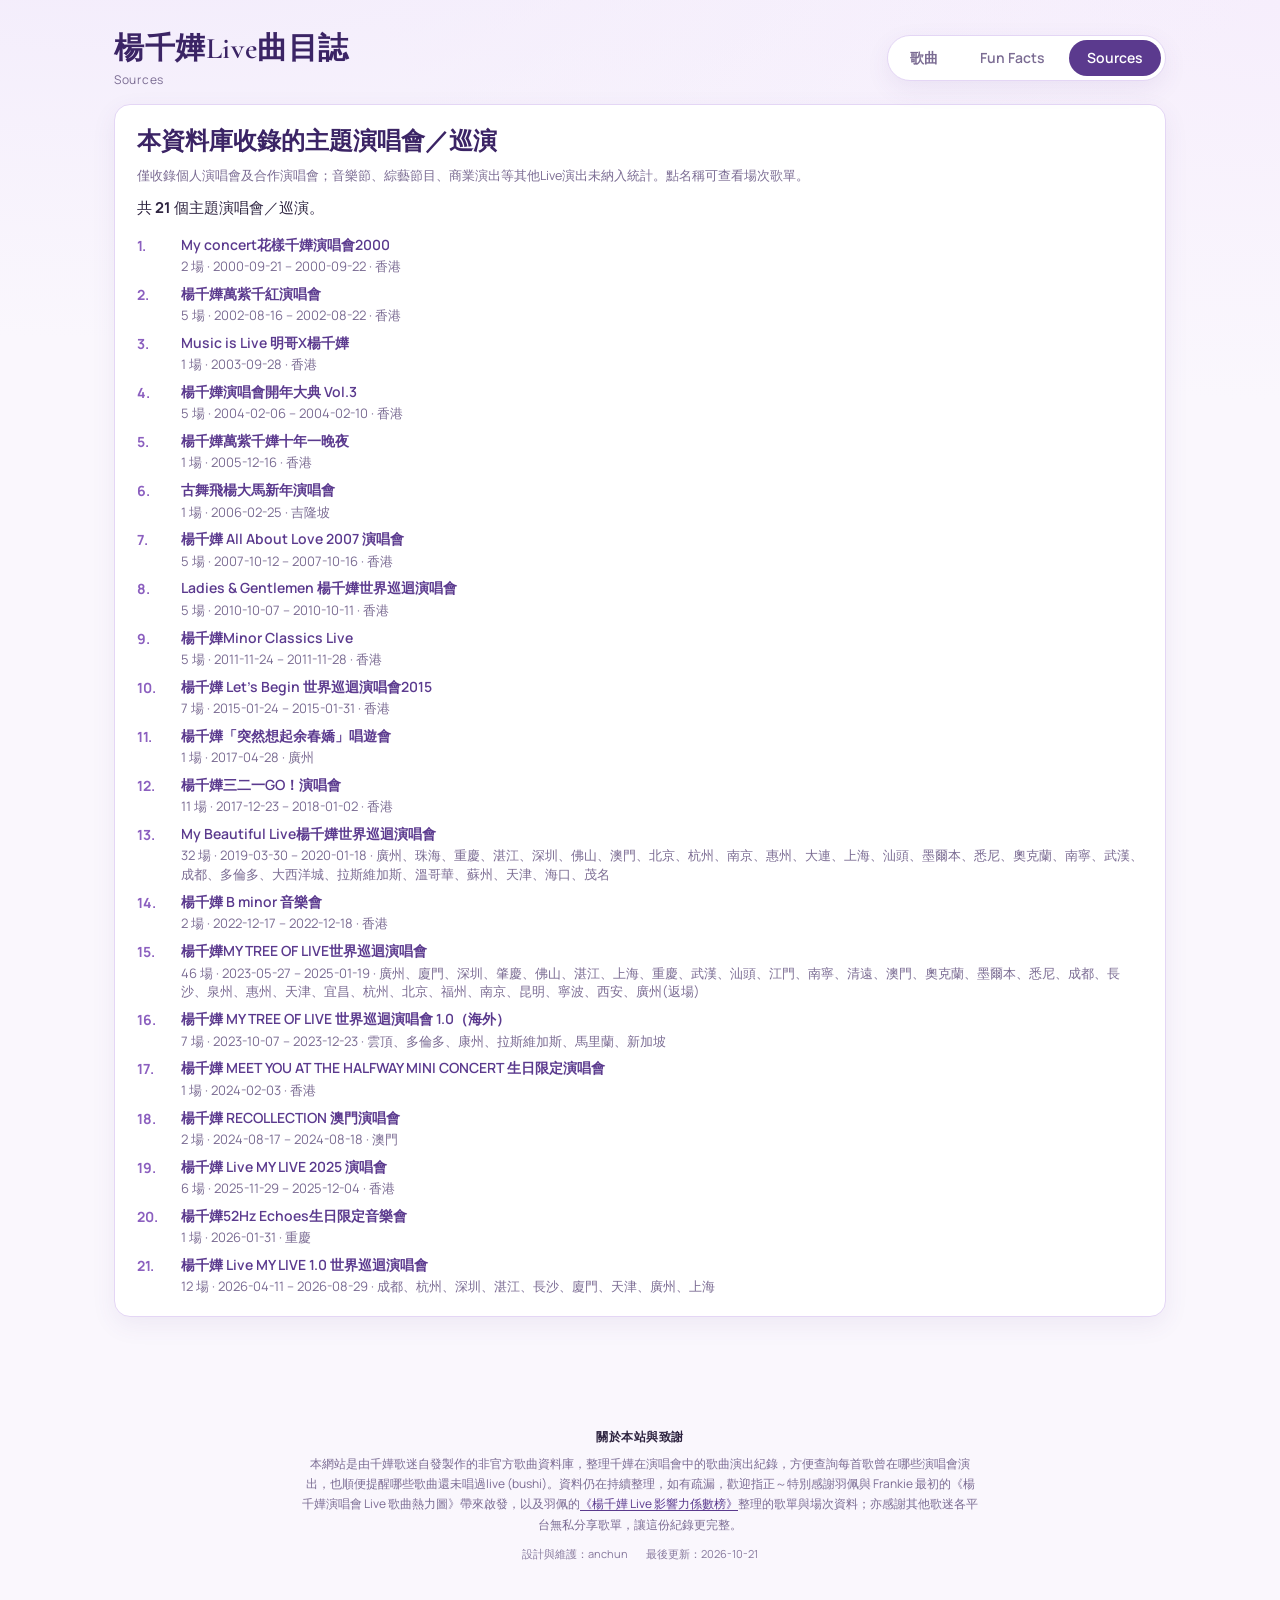
==== concerts.html @ 15b01376 "Add Sources coverage and expand Fun Facts show summary. Link theme-tour counts to a new Sources page" ====
<!DOCTYPE html>
<html lang="zh-Hant">
<head>
<meta charset="UTF-8" />
<meta name="viewport" content="width=device-width, initial-scale=1.0" />
<title>Sources · 楊千嬅Live曲目誌</title>
<link rel="stylesheet" href="css/styles.css" />
</head>
<body>
  <header class="site-header">
    <div class="brand">
      <a href="index.html" class="brand-title">楊千嬅Live曲目誌</a>
      <div class="brand-sub">Sources</div>
    </div>
    <nav class="site-nav">
      <a href="index.html">歌曲</a>
      <a href="funfacts.html">Fun Facts</a>
      <a href="concerts.html" class="active">Sources</a>
    </nav>
  </header>

  <main>
    <div class="ff-section">
      <h2>本資料庫收錄的主題演唱會／巡演</h2>
      <p class="ff-note">僅收錄個人演唱會及合作演唱會；音樂節、綜藝節目、商業演出等其他Live演出未納入統計。點名稱可查看場次歌單。</p>
      <div id="concerts-root" class="ff-empty">載入中…</div>
    </div>
  </main>

  <div class="modal-backdrop" id="setlist-modal" role="dialog" aria-modal="true" aria-labelledby="setlist-modal-title">
    <div class="modal-panel">
      <button type="button" class="modal-close" data-close-modal aria-label="關閉">×</button>
      <div class="modal-header">
        <div class="modal-title" id="setlist-modal-title"></div>
        <div class="modal-sub" id="setlist-modal-sub"></div>
      </div>
      <label class="session-select-label" for="setlist-session-select">場次</label>
      <select id="setlist-session-select" class="session-select"></select>
      <div class="setlist-list" id="setlist-modal-list"></div>
    </div>
  </div>

  <footer class="site-disclaimer">
    <strong>關於本站與致謝</strong>
    <p>本網站是由千嬅歌迷自發製作的非官方歌曲資料庫，整理千嬅在演唱會中的歌曲演出紀錄，方便查詢每首歌曾在哪些演唱會演出，也順便提醒哪些歌曲還未唱過live (bushi)。資料仍在持續整理，如有疏漏，歡迎指正～特別感謝羽佩與 Frankie 最初的《楊千嬅演唱會 Live 歌曲熱力圖》帶來啟發，以及羽佩的<a href="https://elaineyupei.github.io/my-live-chart/#lang=hant" target="_blank" rel="noopener noreferrer">《楊千嬅 Live 影響力係數榜》</a>整理的歌單與場次資料；亦感謝其他歌迷各平台無私分享歌單，讓這份紀錄更完整。</p>
    <p class="disclaimer-meta">設計與維護：anchun<span class="disclaimer-gap"></span><span class="last-updated" id="last-updated">最後更新：—</span></p>
  </footer>

  <script src="js/data.js"></script>
  <script src="js/overlay.js"></script>
  <script src="js/last-updated.js"></script>
  <script src="js/concerts.js"></script>
</body>
</html>
---- css/styles.css ----
@import url('https://fonts.googleapis.com/css2?family=Cormorant+Garamond:ital,wght@0,500;0,600;1,500&family=Manrope:wght@400;500;600;700&display=swap');

:root{
  --bg: #FAF7FD;
  --bg-alt: #F1E9FB;
  --surface: #FFFFFF;
  --purple-900: #3B2465;
  --purple-700: #5B3A8E;
  --purple-500: #8B5FBF;
  --purple-300: #C9AEEA;
  --purple-150: #EDE1FA;
  --rose: #C0699E;
  --rose-deep: #9C4A80;
  --text: #2E2440;
  --text-muted: #7B6C93;
  --border: #E4D6F5;
  --shadow: 0 8px 24px rgba(91, 58, 142, 0.08);
  --shadow-hover: 0 14px 32px rgba(91, 58, 142, 0.14);
  --radius: 16px;
}

*{box-sizing:border-box;}

html{scroll-behavior:smooth;}

body{
  margin:0;
  background:
    radial-gradient(1200px 500px at 10% -10%, var(--bg-alt), transparent),
    radial-gradient(900px 400px at 100% 0%, #F6EEFC, transparent),
    var(--bg);
  color:var(--text);
  font-family:'Manrope', sans-serif;
  min-height:100vh;
}

a{color:inherit;}

.site-header{
  display:flex;
  align-items:center;
  justify-content:space-between;
  max-width:1100px;
  margin:0 auto;
  padding:28px 24px 8px;
}

.brand{
  display:flex;
  flex-direction:column;
  gap:2px;
}

.brand-title{
  font-family:'Cormorant Garamond', serif;
  font-weight:600;
  font-size:30px;
  color:var(--purple-900);
  letter-spacing:0.02em;
  text-decoration:none;
}

a.brand-title:hover{
  color:var(--purple-700);
}

.brand-sub{
  font-size:12px;
  letter-spacing:0.06em;
  color:var(--text-muted);
}

.site-nav{
  display:flex;
  gap:6px;
  background:var(--surface);
  border:1px solid var(--border);
  border-radius:999px;
  padding:4px;
  box-shadow:var(--shadow);
}

.site-nav a{
  text-decoration:none;
  font-size:14px;
  font-weight:600;
  color:var(--text-muted);
  padding:8px 18px;
  border-radius:999px;
  transition:background .18s ease, color .18s ease;
}

.site-nav a.active,
.site-nav a:hover{
  background:var(--purple-700);
  color:#fff;
}

main{
  max-width:1100px;
  margin:0 auto;
  padding:8px 24px 80px;
}

.search-wrap{
  margin:28px 0 32px;
  position:relative;
}

.search-wrap input{
  width:100%;
  font-family:'Manrope', sans-serif;
  font-size:16px;
  padding:16px 20px 16px 48px;
  border-radius:999px;
  border:1px solid var(--border);
  background:var(--surface);
  box-shadow:var(--shadow);
  color:var(--text);
  outline:none;
  transition:box-shadow .2s ease, border-color .2s ease;
}

.search-wrap input:focus{
  border-color:var(--purple-500);
  box-shadow:0 0 0 4px var(--purple-150), var(--shadow);
}

.search-icon{
  position:absolute;
  left:20px;
  top:50%;
  transform:translateY(-50%);
  color:var(--purple-500);
  pointer-events:none;
}

.result-count{
  font-size:13px;
  color:var(--text-muted);
  margin:0;
}

.list-toolbar{
  display:flex;
  flex-wrap:wrap;
  align-items:center;
  justify-content:space-between;
  gap:10px 16px;
  margin:-10px 0 20px;
}

.list-toolbar .filter-pills{
  flex:0 0 auto;
}

.song-controls{
  display:flex;
  flex-wrap:nowrap;
  gap:8px;
  align-items:center;
  flex:1 1 auto;
  min-width:0;
}

.song-controls[hidden]{
  display:none;
}

.silent-since{
  display:flex;
  align-items:center;
  gap:8px;
  flex:0 0 auto;
  height:36px;
  min-width:210px;
  max-width:100%;
  padding:0 12px;
  background:var(--surface);
  border:1px solid var(--border);
  border-radius:999px;
  box-shadow:var(--shadow);
}

.silent-since-label{
  flex:0 0 auto;
  font-size:12px;
  font-weight:700;
  color:var(--purple-700);
  white-space:nowrap;
  font-variant-numeric:tabular-nums;
}

.silent-since-input{
  --silent-pct: 100%;
  flex:1 1 auto;
  width:120px;
  min-width:120px;
  height:24px;
  margin:0;
  padding:0;
  -webkit-appearance:none;
  appearance:none;
  background:linear-gradient(
    to right,
    var(--purple-700) 0%,
    var(--purple-700) var(--silent-pct),
    var(--purple-150) var(--silent-pct),
    var(--purple-150) 100%
  );
  background-repeat:no-repeat;
  background-position:center;
  background-size:100% 4px;
  border-radius:999px;
  cursor:pointer;
  touch-action:pan-y;
}

.silent-since-input:focus{
  outline:2px solid var(--purple-300);
  outline-offset:2px;
}

.silent-since-input::-webkit-slider-runnable-track{
  height:4px;
  border-radius:999px;
  background:transparent;
}

.silent-since-input::-webkit-slider-thumb{
  -webkit-appearance:none;
  appearance:none;
  width:18px;
  height:18px;
  margin-top:-7px;
  border-radius:50%;
  background:var(--purple-700);
  border:2px solid #fff;
  box-shadow:0 1px 3px rgba(80,40,90,.28);
  cursor:grab;
}

.silent-since-input:active::-webkit-slider-thumb{
  cursor:grabbing;
}

.silent-since-input::-moz-range-track{
  height:4px;
  border-radius:999px;
  background:transparent;
  border:none;
}

.silent-since-input::-moz-range-thumb{
  width:18px;
  height:18px;
  border-radius:50%;
  background:var(--purple-700);
  border:2px solid #fff;
  box-shadow:0 1px 3px rgba(80,40,90,.28);
  cursor:grab;
}

@media (max-width:640px){
  .song-controls{
    flex-wrap:wrap;
    width:100%;
  }
  .silent-since{
    width:100%;
  }
  .silent-since-input{
    min-width:0;
  }
}

.filter-pills{
  display:flex;
  flex-wrap:wrap;
  gap:6px;
  background:var(--surface);
  border:1px solid var(--border);
  border-radius:999px;
  padding:4px;
  box-shadow:var(--shadow);
}

.filter-pill{
  border:none;
  background:transparent;
  color:var(--text-muted);
  font-family:'Manrope', sans-serif;
  font-size:13px;
  font-weight:600;
  padding:7px 14px;
  border-radius:999px;
  cursor:pointer;
  transition:background .15s ease, color .15s ease;
}

.filter-pill:hover{
  color:var(--purple-700);
}

.filter-pill.active{
  background:var(--purple-700);
  color:#fff;
}

.song-sort{
  flex:0 0 auto;
  font-family:'Manrope', sans-serif;
  font-size:13px;
  font-weight:600;
  color:var(--purple-700);
  background:var(--surface);
  border:1px solid var(--border);
  border-radius:999px;
  padding:8px 14px;
  height:36px;
  box-shadow:var(--shadow);
  cursor:pointer;
  max-width:100%;
}

.song-sort:focus{
  outline:2px solid var(--purple-300);
  outline-offset:2px;
}

.song-sort[hidden]{
  display:none;
}

.song-grid{
  display:grid;
  grid-template-columns:repeat(auto-fill, minmax(320px, 1fr));
  gap:20px;
}

.song-card{
  background:var(--surface);
  border:1px solid var(--border);
  border-radius:var(--radius);
  padding:22px 22px 18px;
  box-shadow:var(--shadow);
  transition:box-shadow .2s ease, transform .2s ease;
}

.song-card:hover{
  box-shadow:var(--shadow-hover);
  transform:translateY(-2px);
}

.song-card-top{
  display:flex;
  align-items:flex-start;
  justify-content:space-between;
  gap:12px;
}

.song-title{
  font-family:'Cormorant Garamond', serif;
  font-weight:600;
  font-size:23px;
  color:var(--purple-900);
  line-height:1.25;
}

button.song-title{
  display:block;
  width:100%;
  margin:0;
  padding:0;
  border:none;
  background:transparent;
  text-align:left;
  cursor:pointer;
}

button.song-title:hover{
  color:var(--purple-700);
}

.song-lang{
  margin-left:8px;
  font-family:'Manrope', sans-serif;
  font-size:11px;
  font-weight:500;
  letter-spacing:0.04em;
  color:var(--text-muted);
  vertical-align:middle;
  opacity:0.85;
}

.like-btn{
  flex:0 0 auto;
  display:flex;
  align-items:center;
  gap:6px;
  background:var(--purple-150);
  border:1px solid var(--border);
  color:var(--rose-deep);
  border-radius:999px;
  padding:7px 12px;
  font-size:13px;
  font-weight:700;
  font-family:'Manrope', sans-serif;
  cursor:pointer;
  transition:background .15s ease, transform .1s ease;
}

.like-btn:hover{background:#F3DCEE;}
.like-btn:active{transform:scale(0.95);}
.like-btn.liked{background:var(--rose); color:#fff; border-color:var(--rose);}
.like-btn svg{width:14px;height:14px;}

.song-meta{
  margin-top:8px;
  display:flex;
  flex-direction:column;
  gap:3px;
  font-size:12.5px;
  color:var(--text-muted);
  line-height:1.35;
}

.meta-row{
  display:flex;
  flex-wrap:wrap;
  align-items:baseline;
  gap:6px 10px;
}

.meta-album-name{
  color:var(--text);
  font-weight:600;
  font-family:'Manrope', sans-serif;
  font-size:inherit;
  background:none;
  border:none;
  padding:0;
  cursor:pointer;
  text-decoration:underline;
  text-decoration-color:transparent;
  text-underline-offset:3px;
  transition:color .15s ease, text-decoration-color .15s ease;
}

.meta-album-name:hover{
  color:var(--purple-700);
  text-decoration-color:var(--purple-300);
}

.meta-album-sep{
  color:var(--text-muted);
}

.meta-year{
  color:var(--purple-500);
  font-weight:600;
  font-variant-numeric:tabular-nums;
}

.meta-credits{
  color:var(--text-muted);
}

.never-badge{
  margin-top:12px;
  display:inline-flex;
  align-items:center;
  gap:6px;
  font-size:12.5px;
  font-weight:700;
  color:#8A3B3B;
  background:#F8E8E8;
  border:1px solid #E8C4C4;
  padding:5px 12px;
  border-radius:999px;
}

.song-card.never-performed{
  border-color:#E8C4C4;
  background:linear-gradient(180deg, #FFFBFB 0%, var(--surface) 48%);
}

.song-card.flash{
  box-shadow:0 0 0 3px var(--purple-300), var(--shadow-hover);
}

.last-performed{
  margin-top:14px;
  display:inline-flex;
  align-items:center;
  gap:6px;
  font-size:12.5px;
  font-weight:700;
  color:var(--purple-700);
  background:var(--purple-150);
  padding:5px 12px;
  border-radius:999px;
}

.history-toggle{
  margin-top:14px;
  width:100%;
  text-align:left;
  background:none;
  border:none;
  border-top:1px dashed var(--border);
  padding-top:12px;
  color:var(--purple-500);
  font-family:'Manrope', sans-serif;
  font-weight:700;
  font-size:13px;
  cursor:pointer;
  display:flex;
  align-items:center;
  justify-content:space-between;
}

.history-toggle .chev{
  transition:transform .18s ease;
}

.history-toggle.open .chev{
  transform:rotate(180deg);
}

.history-list{
  display:none;
  margin-top:12px;
  flex-direction:column;
  gap:12px;
}

.history-list.open{display:flex;}

.history-empty{
  font-size:12.5px;
  color:var(--text-muted);
}

/* Ticket-stub signature element for each concert entry */
.ticket{
  position:relative;
  background:linear-gradient(135deg, var(--purple-150), #fff);
  border:1px solid var(--border);
  border-radius:10px;
  padding:10px 12px;
  overflow:visible;
}

.ticket::before,
.ticket::after{
  content:"";
  position:absolute;
  width:14px;
  height:14px;
  background:var(--bg);
  border:1px solid var(--border);
  border-radius:50%;
  top:50%;
  transform:translateY(-50%);
}

.ticket::before{left:-8px;}
.ticket::after{right:-8px;}

.ticket-tour{
  display:block;
  width:100%;
  text-align:left;
  background:none;
  border:none;
  padding:0;
  font-family:'Manrope', sans-serif;
  font-weight:700;
  font-size:13.5px;
  color:var(--purple-900);
  margin-bottom:6px;
  cursor:pointer;
  text-decoration:underline;
  text-decoration-color:transparent;
  text-underline-offset:3px;
  transition:color .15s ease, text-decoration-color .15s ease;
}

.ticket-tour:hover{
  color:var(--purple-700);
  text-decoration-color:var(--purple-300);
}

.ticket-shared-loc{
  font-size:12px;
  color:var(--text-muted);
  margin:-2px 0 6px;
}

.ticket-sessions{
  display:flex;
  flex-direction:column;
  gap:6px;
}

.ticket-year-block{
  display:grid;
  grid-template-columns:42px 1fr;
  gap:6px 8px;
  align-items:start;
}

.ticket-year{
  font-size:12px;
  font-weight:700;
  color:var(--purple-700);
  padding-top:1px;
}

.ticket-chips{
  display:flex;
  flex-wrap:wrap;
  gap:4px 8px;
}

.ticket-chip{
  font-size:12px;
  color:var(--text-muted);
  line-height:1.35;
}

.ticket-chip .date{
  font-weight:700;
  color:var(--text);
}

.tag-encore{
  font-size:10px;
  font-weight:700;
  letter-spacing:.04em;
  color:var(--rose-deep);
  background:#F8E6F1;
  padding:1px 6px;
  border-radius:6px;
  margin-left:4px;
  white-space:nowrap;
}

.tag-never{
  font-size:10px;
  font-weight:700;
  letter-spacing:.04em;
  color:#8A3B3B;
  background:#F8E8E8;
  padding:1px 6px;
  border-radius:6px;
  margin-left:6px;
  white-space:nowrap;
}

.tag-other{
  font-size:10px;
  font-weight:700;
  letter-spacing:.04em;
  color:var(--purple-700);
  background:var(--purple-150);
  padding:1px 6px;
  border-radius:6px;
  margin-left:6px;
  white-space:nowrap;
}

.empty-state{
  text-align:center;
  padding:80px 20px;
  color:var(--text-muted);
}

.empty-state .big{
  font-family:'Cormorant Garamond', serif;
  font-size:28px;
  color:var(--purple-700);
  margin-bottom:8px;
}

/* Ranking page */
.rank-list{
  display:flex;
  flex-direction:column;
  gap:12px;
}

.rank-row{
  display:flex;
  align-items:center;
  gap:16px;
  background:var(--surface);
  border:1px solid var(--border);
  border-radius:var(--radius);
  padding:16px 20px;
  box-shadow:var(--shadow);
}

.rank-num{
  font-family:'Cormorant Garamond', serif;
  font-size:26px;
  font-weight:600;
  color:var(--purple-300);
  width:38px;
  text-align:center;
  flex:0 0 auto;
}

.rank-row:nth-child(1) .rank-num{color:#C79A2C;}
.rank-row:nth-child(2) .rank-num{color:#9A8AA6;}
.rank-row:nth-child(3) .rank-num{color:#B07A4E;}

.rank-info{flex:1 1 auto; min-width:0;}

.rank-title{
  font-family:'Cormorant Garamond', serif;
  font-weight:600;
  font-size:19px;
  color:var(--purple-900);
}

.rank-sub{
  font-size:12.5px;
  color:var(--text-muted);
  margin-top:2px;
}

.rank-likes{
  flex:0 0 auto;
  display:flex;
  flex-direction:column;
  align-items:center;
  gap:2px;
  color:var(--rose-deep);
  font-weight:700;
  min-width:56px;
}

.rank-likes .count{font-size:20px;}
.rank-likes .label{font-size:10px;letter-spacing:.05em;color:var(--text-muted);font-weight:600;}

footer,
.site-disclaimer{
  text-align:center;
  color:var(--text-muted);
  font-size:12px;
  line-height:1.7;
  padding:30px 20px 50px;
  max-width:720px;
  margin:0 auto;
}

.site-disclaimer strong{
  color:var(--text);
  font-weight:700;
}

.site-disclaimer a{
  color:var(--purple-700);
  text-decoration:underline;
  text-underline-offset:2px;
}

.site-disclaimer a:hover{
  color:var(--purple-900);
}

.site-disclaimer > strong:first-child{
  display:block;
  margin-bottom:6px;
  letter-spacing:0.04em;
}

.site-disclaimer p{
  margin:0;
}

.site-disclaimer .disclaimer-meta{
  margin-top:10px;
  font-size:11px;
  opacity:0.9;
}

.site-disclaimer .disclaimer-gap{
  display:inline-block;
  width:1.6em;
}

.last-updated{
  font-size:inherit;
  color:inherit;
}

/* Fun Facts */
.funfacts{
  display:flex;
  flex-direction:column;
  gap:22px;
  margin-top:22px;
}

.ff-section{
  background:var(--surface);
  border:1px solid var(--border);
  border-radius:var(--radius);
  padding:20px 22px;
  box-shadow:var(--shadow);
}

.ff-section h2{
  margin:0 0 10px;
  font-family:'Cormorant Garamond', serif;
  font-size:24px;
  font-weight:600;
  color:var(--purple-900);
}

.ff-lead{
  margin:0;
  font-size:15px;
  line-height:1.7;
  color:var(--text);
}

.ff-note{
  margin:0 0 10px;
  font-size:12.5px;
  color:var(--text-muted);
}

.ff-list{
  margin:0;
  padding-left:0;
  list-style:none;
  display:flex;
  flex-direction:column;
  gap:8px;
}

.ff-list li{
  display:flex;
  flex-wrap:wrap;
  align-items:baseline;
  gap:6px 10px;
  font-size:14px;
  line-height:1.45;
}

.ff-rank{
  font-weight:700;
  color:var(--purple-500);
  min-width:3.2em;
}

.ff-main{
  font-weight:600;
  color:var(--text);
}

.ff-link{
  color:var(--purple-700);
  text-decoration:underline;
  text-decoration-color:transparent;
  text-underline-offset:3px;
  transition:color .15s ease, text-decoration-color .15s ease;
}

button.ff-link{
  display:inline;
  margin:0;
  padding:0;
  border:none;
  background:transparent;
  font:inherit;
  font-weight:600;
  cursor:pointer;
  text-align:left;
}

.ff-link:hover{
  color:var(--purple-900);
  text-decoration-color:var(--purple-300);
}

.ff-lead a.ff-link{
  font-weight:inherit;
}

.ff-lead a.ff-link strong{
  color:inherit;
}

.concert-coverage-list{
  margin-top:14px;
}

.concert-coverage-list li{
  display:flex;
  flex-wrap:nowrap;
  align-items:flex-start;
  gap:10px;
}

.concert-coverage-list .ff-rank{
  flex:0 0 2.4em;
  min-width:2.4em;
  padding-top:1px;
}

.concert-coverage-list .ff-item-body{
  flex:1 1 auto;
  min-width:0;
  display:flex;
  flex-direction:column;
  gap:2px;
}

.concert-coverage-list .ff-item-body .ff-main{
  text-align:left;
}

.concert-coverage-list .ff-item-body .ff-sub{
  display:block;
  margin:0;
}

.overlay-song{
  display:flex;
  flex-direction:column;
  gap:10px;
}

.overlay-song-history-label{
  font-size:12px;
  font-weight:700;
  color:var(--text-muted);
  letter-spacing:.04em;
}

.overlay-song .history-list{
  max-height:none;
}

.ff-sub{
  color:var(--text-muted);
  font-size:13px;
}

.ff-session-list{
  margin:10px 0 0;
  padding-left:18px;
  color:var(--text-muted);
  font-size:13px;
  line-height:1.55;
  max-height:280px;
  overflow:auto;
}

.ff-empty{color:var(--text-muted); font-size:13.5px;}

/* Setlist modal */
body.modal-open{overflow:hidden;}

.modal-backdrop{
  display:none;
  position:fixed;
  inset:0;
  z-index:1000;
  background:rgba(46, 36, 64, 0.45);
  padding:24px 16px;
  align-items:center;
  justify-content:center;
}

.modal-backdrop.open{display:flex;}

.modal-panel{
  position:relative;
  width:min(560px, 100%);
  max-height:min(82vh, 720px);
  overflow:auto;
  background:var(--surface);
  border:1px solid var(--border);
  border-radius:18px;
  box-shadow:var(--shadow-hover);
  padding:22px 22px 18px;
}

.modal-close{
  position:absolute;
  top:10px;
  right:12px;
  width:36px;
  height:36px;
  border:none;
  background:transparent;
  color:var(--text-muted);
  font-size:28px;
  line-height:1;
  cursor:pointer;
}

.modal-close:hover{color:var(--purple-700);}

.modal-header{padding-right:36px;margin-bottom:12px;}

.modal-title{
  font-family:'Cormorant Garamond', serif;
  font-weight:600;
  font-size:22px;
  color:var(--purple-900);
  line-height:1.3;
}

.modal-sub{
  font-size:12px;
  color:var(--text-muted);
  margin-top:4px;
}

.session-select-label{
  display:block;
  font-size:12px;
  font-weight:700;
  color:var(--text-muted);
  margin-bottom:6px;
}

.session-select{
  width:100%;
  font-family:'Manrope', sans-serif;
  font-size:13px;
  padding:10px 12px;
  border-radius:10px;
  border:1px solid var(--border);
  background:var(--bg);
  color:var(--text);
  margin-bottom:14px;
}

.setlist-list{
  display:flex;
  flex-direction:column;
  gap:2px;
}

.setlist-item{
  display:grid;
  grid-template-columns:28px 1fr;
  gap:8px;
  align-items:baseline;
  padding:6px 8px;
  border-radius:8px;
  font-size:13.5px;
}

button.setlist-item{
  width:100%;
  text-align:left;
  background:none;
  border:none;
  font-family:'Manrope', sans-serif;
  cursor:pointer;
}

button.setlist-item:hover{
  background:var(--purple-150);
}

.setlist-item.highlight{
  background:var(--purple-150);
}

.setlist-num{
  font-size:12px;
  font-weight:700;
  color:var(--purple-300);
  text-align:right;
}

.setlist-title{color:var(--text); line-height:1.35;}

.setlist-note{
  margin-left:6px;
  font-size:11.5px;
  color:var(--text-muted);
}

.setlist-encore-head{
  margin:12px 0 6px;
  padding:6px 8px;
  font-size:12px;
  font-weight:700;
  letter-spacing:0.06em;
  color:var(--rose-deep);
  background:#F8E6F1;
  border-radius:8px;
}

.perf-label{
  margin-left:4px;
  font-family:'Manrope', sans-serif;
  font-size:12px;
  font-weight:500;
  color:var(--text-muted);
  opacity:0.9;
}

@media (max-width:640px){
  .site-header{flex-direction:column;align-items:flex-start;gap:14px;}
  .ticket-year-block{grid-template-columns:36px 1fr;}
}

:focus-visible{
  outline:3px solid var(--purple-300);
  outline-offset:2px;
}

@media (prefers-reduced-motion: reduce){
  *{transition:none !important; scroll-behavior:auto !important;}
}
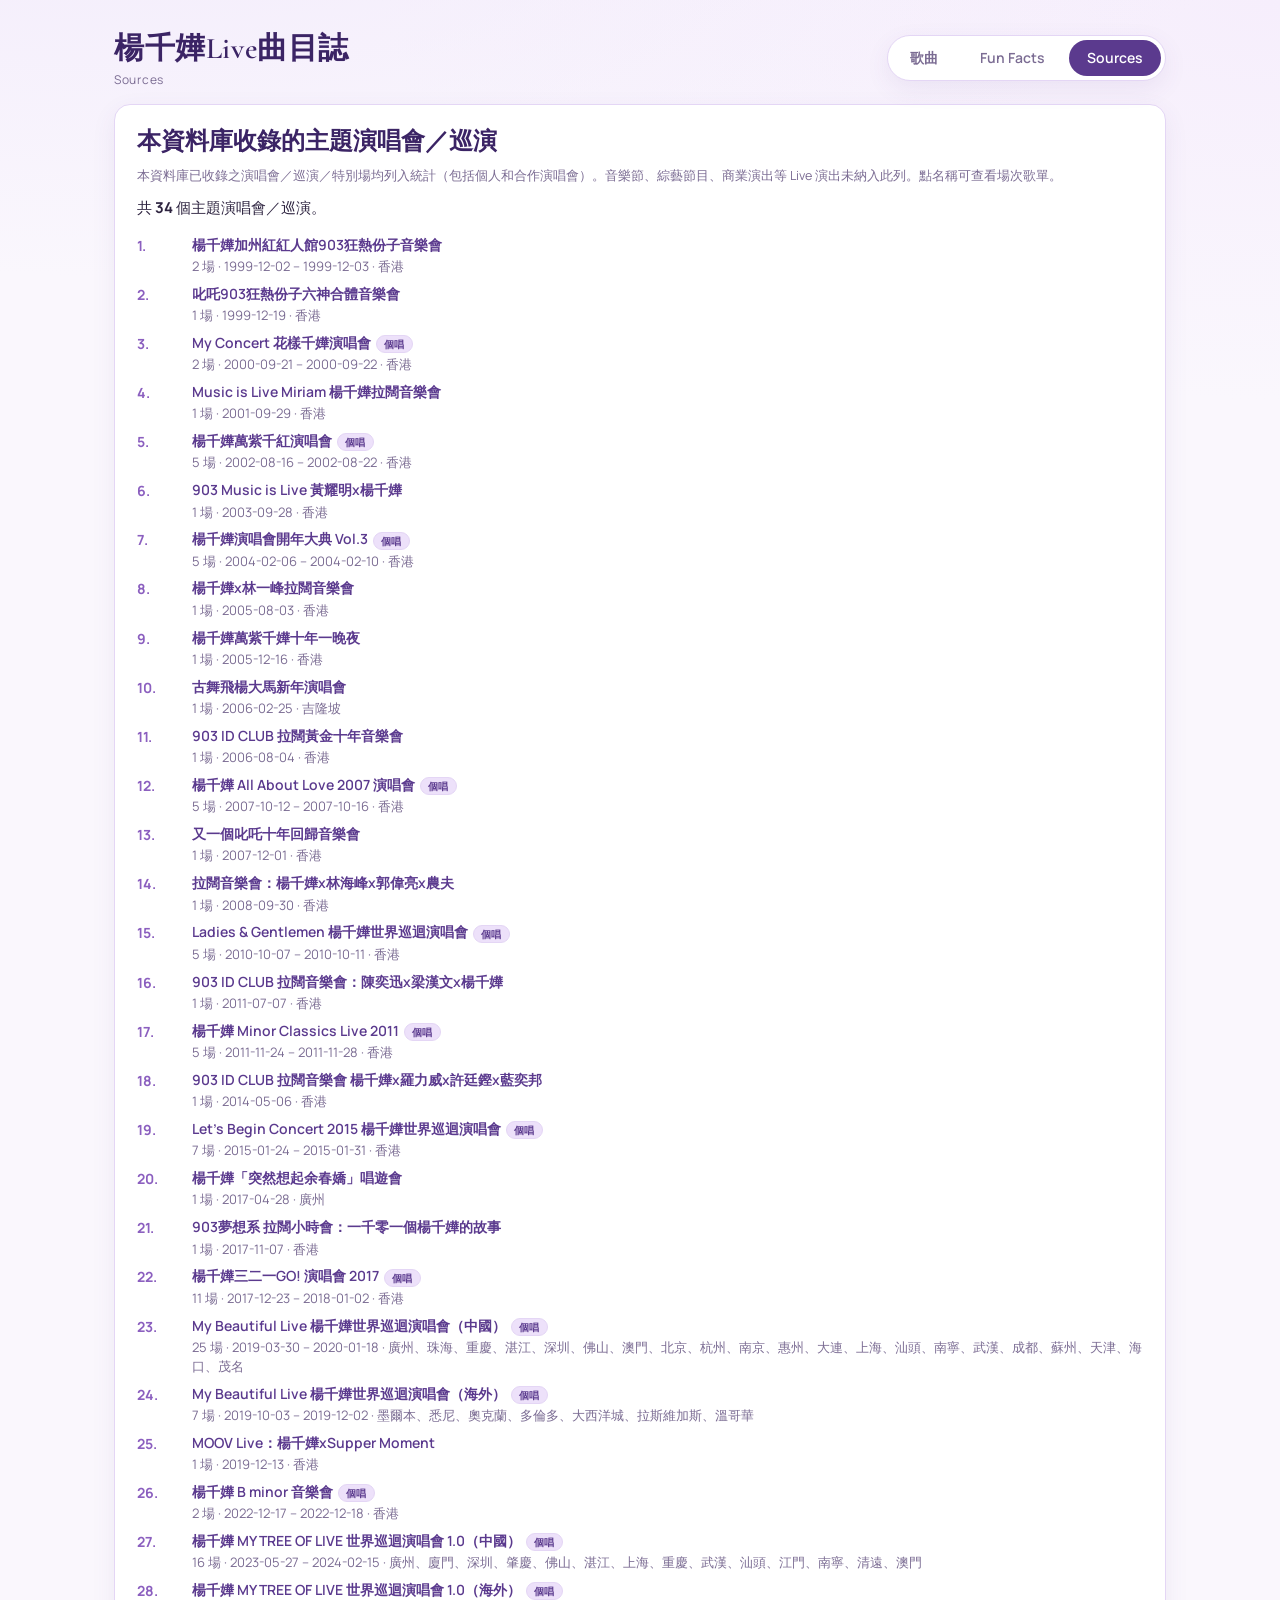
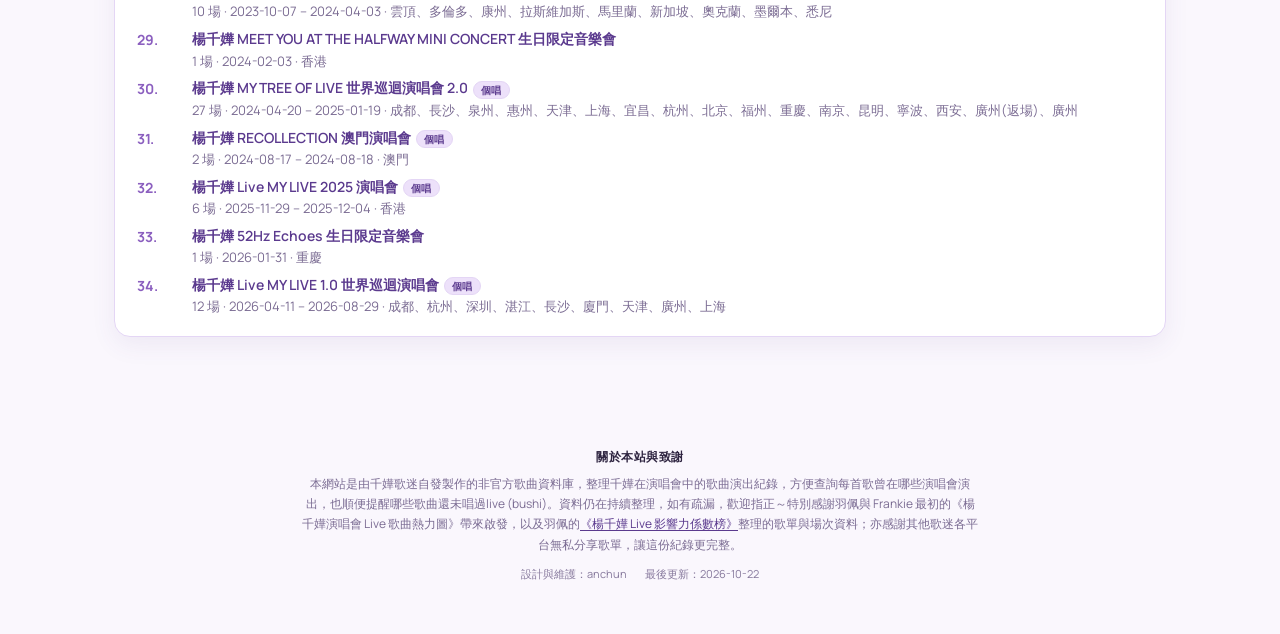
==== commit dbf03c8c: "Expand Sources coverage and polish concert Fun Facts. Count all concerts (split MBL/MYTOL legs to 34" ====
--- a/concerts.html
+++ b/concerts.html
@@ -22,7 +22,7 @@
   <main>
     <div class="ff-section">
       <h2>本資料庫收錄的主題演唱會／巡演</h2>
-      <p class="ff-note">僅收錄個人演唱會及合作演唱會；音樂節、綜藝節目、商業演出等其他Live演出未納入統計。點名稱可查看場次歌單。</p>
+      <p class="ff-note">本資料庫已收錄之演唱會／巡演／特別場均列入統計（包括個人和合作演唱會）。音樂節、綜藝節目、商業演出等 Live 演出未納入此列。點名稱可查看場次歌單。</p>
       <div id="concerts-root" class="ff-empty">載入中…</div>
     </div>
   </main>
--- a/css/styles.css
+++ b/css/styles.css
@@ -834,6 +834,39 @@
   color:var(--text-muted);
 }
 
+.tag-gechang{
+  display:inline-block;
+  margin-left:2px;
+  padding:1px 7px;
+  border-radius:999px;
+  font-family:'Manrope', sans-serif;
+  font-size:10px;
+  font-weight:700;
+  letter-spacing:0.06em;
+  line-height:1.4;
+  vertical-align:middle;
+  color:var(--purple-700);
+  background:var(--purple-150);
+  border:1px solid var(--border);
+}
+
+.ff-subhead{
+  margin:14px 0 8px;
+  font-family:'Manrope', sans-serif;
+  font-size:13px;
+  font-weight:700;
+  letter-spacing:0.04em;
+  color:var(--text);
+}
+
+.ff-subhead:first-of-type{
+  margin-top:4px;
+}
+
+.ff-subhead + .ff-list + .ff-subhead{
+  margin-top:22px;
+}
+
 .ff-list{
   margin:0;
   padding-left:0;
@@ -900,20 +933,23 @@
   margin-top:14px;
 }
 
-.concert-coverage-list li{
+.concert-coverage-list li,
+.ff-list-stacked li{
   display:flex;
   flex-wrap:nowrap;
   align-items:flex-start;
   gap:10px;
 }
 
-.concert-coverage-list .ff-rank{
-  flex:0 0 2.4em;
-  min-width:2.4em;
+.concert-coverage-list .ff-rank,
+.ff-list-stacked .ff-rank{
+  flex:0 0 3.2em;
+  min-width:3.2em;
   padding-top:1px;
 }
 
-.concert-coverage-list .ff-item-body{
+.concert-coverage-list .ff-item-body,
+.ff-list-stacked .ff-item-body{
   flex:1 1 auto;
   min-width:0;
   display:flex;
@@ -921,11 +957,13 @@
   gap:2px;
 }
 
-.concert-coverage-list .ff-item-body .ff-main{
+.concert-coverage-list .ff-item-body .ff-main,
+.ff-list-stacked .ff-item-body .ff-main{
   text-align:left;
 }
 
-.concert-coverage-list .ff-item-body .ff-sub{
+.concert-coverage-list .ff-item-body .ff-sub,
+.ff-list-stacked .ff-item-body .ff-sub{
   display:block;
   margin:0;
 }
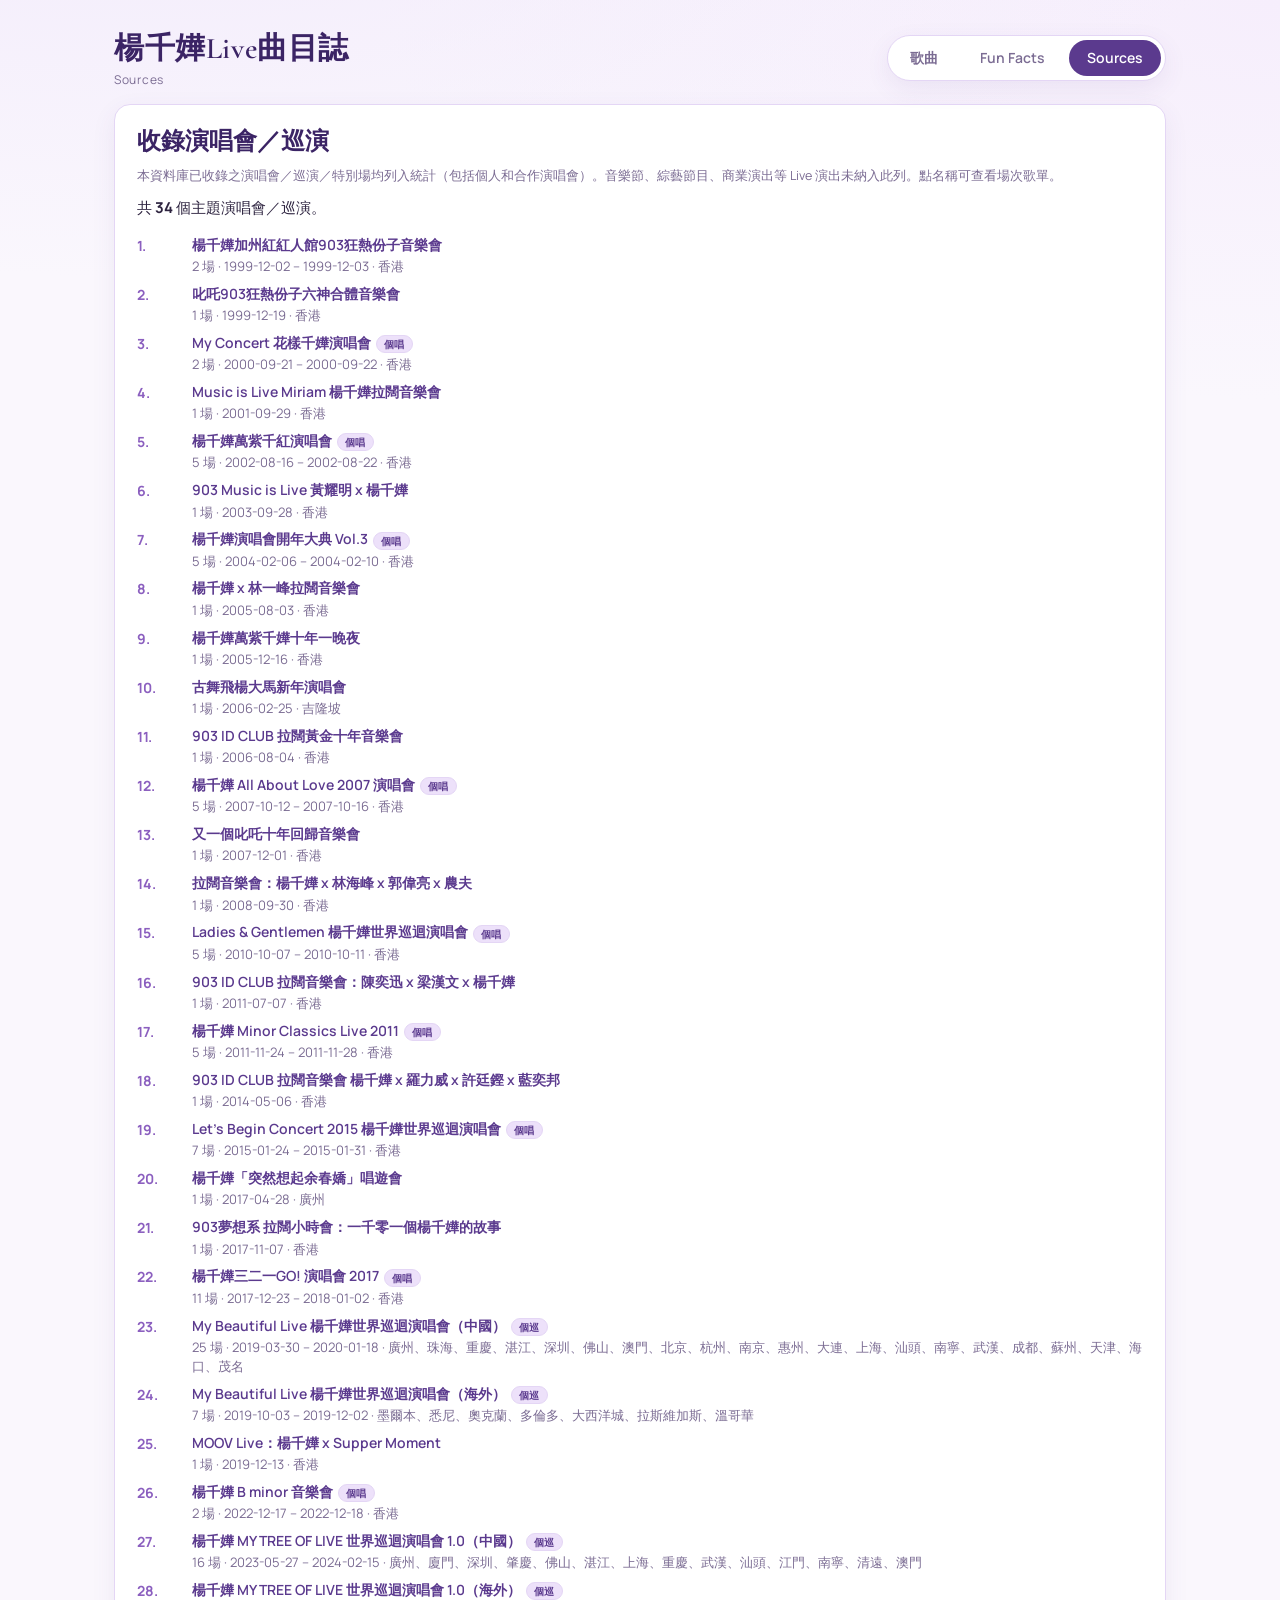
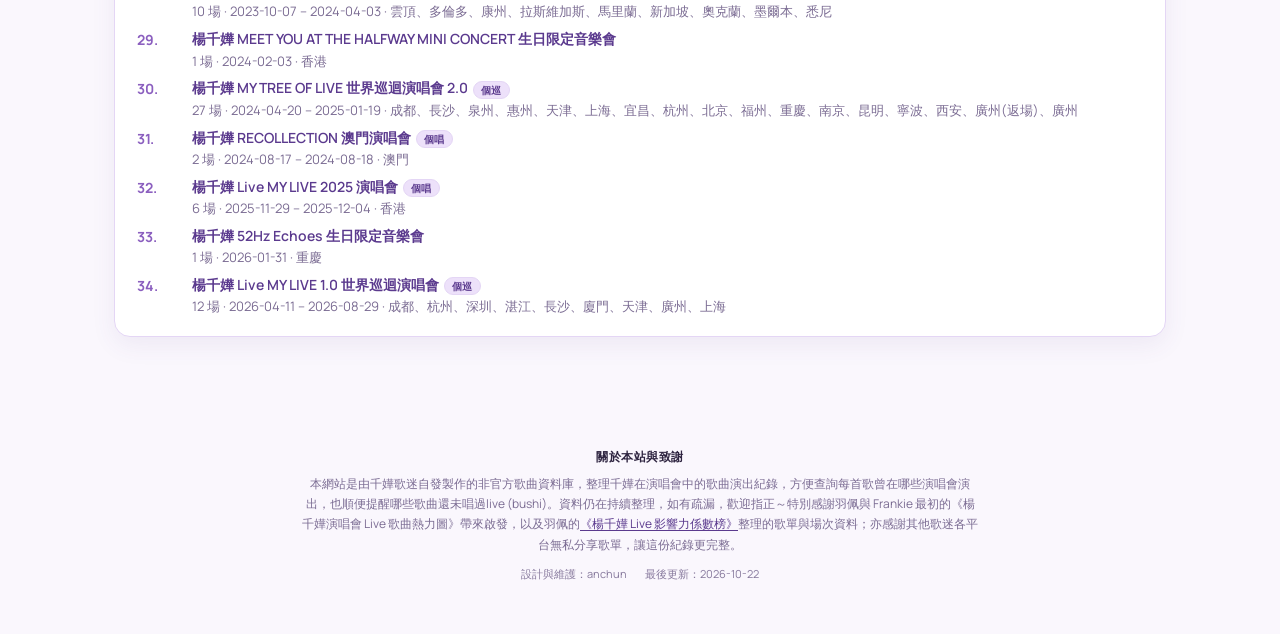
==== commit ea5b4056: "Shorten the Sources page heading copy. Co-authored-by: Cursor <cursoragent@cursor.com>" ====
--- a/concerts.html
+++ b/concerts.html
@@ -21,7 +21,7 @@
 
   <main>
     <div class="ff-section">
-      <h2>本資料庫收錄的主題演唱會／巡演</h2>
+      <h2>收錄演唱會／巡演</h2>
       <p class="ff-note">本資料庫已收錄之演唱會／巡演／特別場均列入統計（包括個人和合作演唱會）。音樂節、綜藝節目、商業演出等 Live 演出未納入此列。點名稱可查看場次歌單。</p>
       <div id="concerts-root" class="ff-empty">載入中…</div>
     </div>
